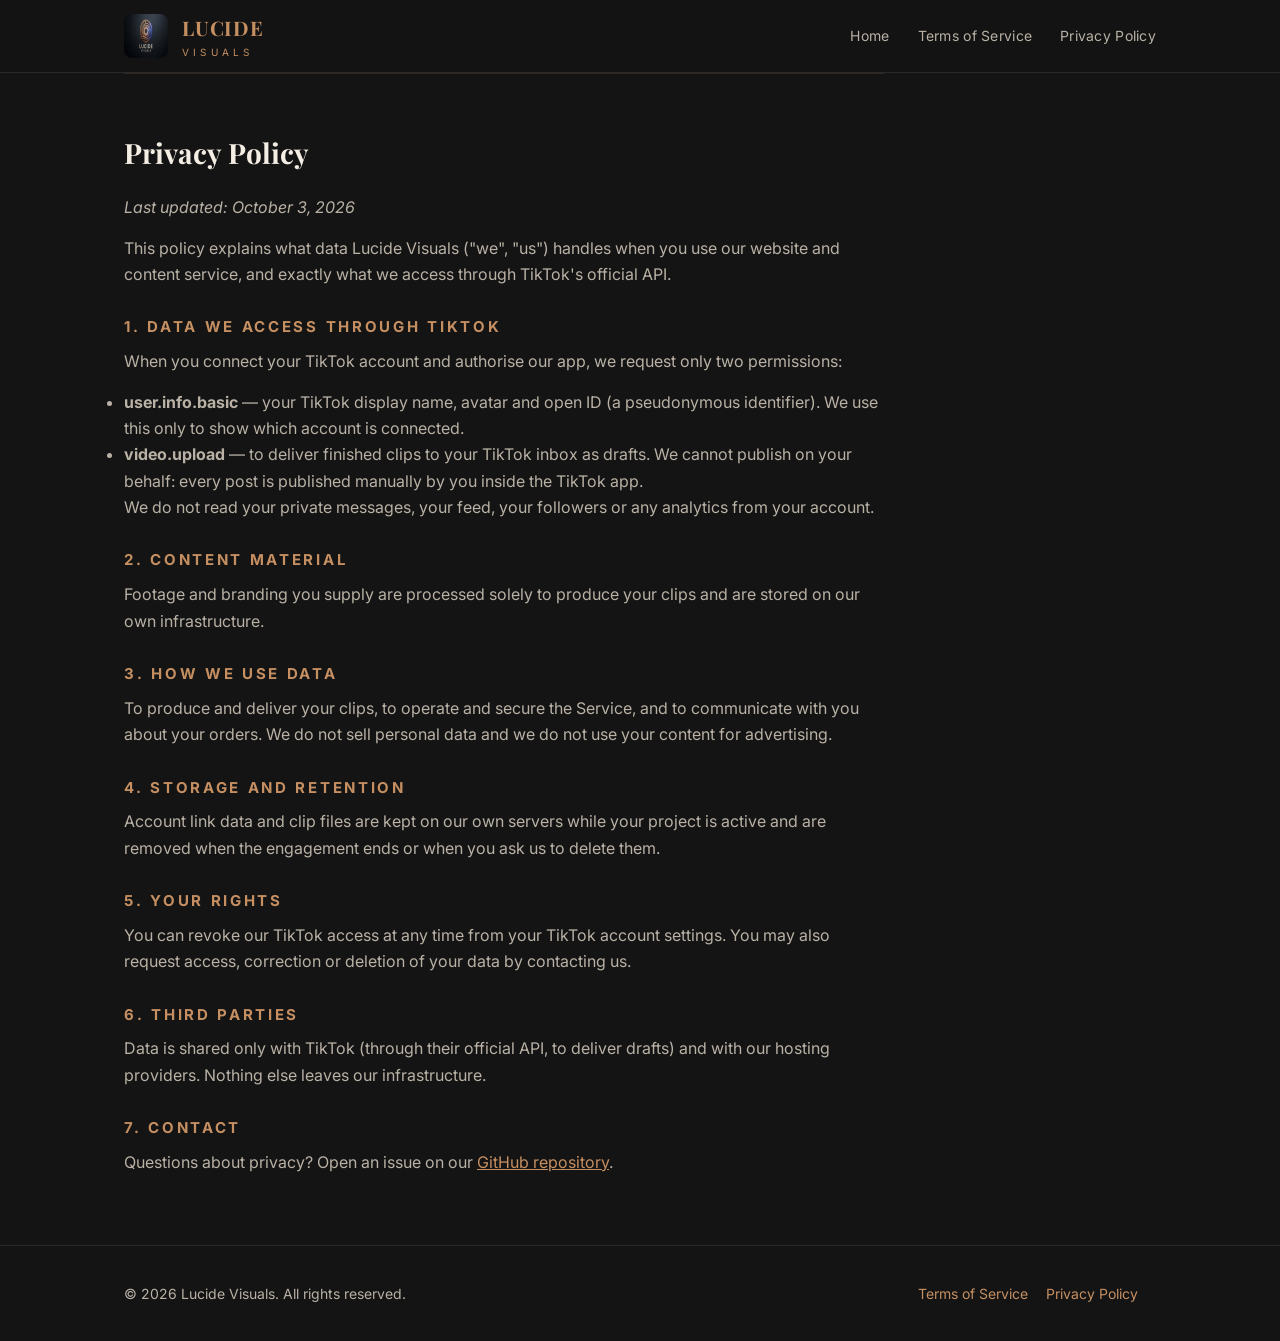
==== privacy.html @ 501040f7 "Lucide Visuals website: home, terms, privacy — required for TikTok app config URL verification" ====
<!DOCTYPE html>
<html lang="en">
<head>
<meta charset="utf-8">
<meta name="viewport" content="width=device-width, initial-scale=1">
<title>Privacy Policy — Lucide Visuals</title>
<meta name="description" content="How Lucide Visuals handles your data and what we access through the TikTok API.">
<link rel="icon" href="assets/logo.jpeg">
<link rel="preconnect" href="https://fonts.googleapis.com">
<link href="https://fonts.googleapis.com/css2?family=Playfair+Display:wght@600&family=Inter:wght@400;500&display=swap" rel="stylesheet">
<link rel="stylesheet" href="assets/style.css">
</head>
<body>
<header><div class="wrap">
  <a class="brand" href="index.html"><img src="assets/logo.jpeg" alt="Lucide Visuals logo">
  <span><b>LUCIDE</b><span>VISUALS</span></span></a>
  <nav><a href="index.html">Home</a><a href="terms.html">Terms of Service</a><a href="privacy.html">Privacy Policy</a></nav>
</div></header>
<main class="wrap">

<section class="legal">
  <h2>Privacy Policy</h2>
  <p><em>Last updated: October 3, 2026</em></p>
  <p>This policy explains what data Lucide Visuals ("we", "us") handles when you use our website and content service, and exactly what we access through TikTok's official API.</p>
  <h3>1. Data we access through TikTok</h3>
  <p>When you connect your TikTok account and authorise our app, we request only two permissions:</p>
  <ul>
    <li><b>user.info.basic</b> — your TikTok display name, avatar and open ID (a pseudonymous identifier). We use this only to show which account is connected.</li>
    <li><b>video.upload</b> — to deliver finished clips to your TikTok inbox as drafts. We cannot publish on your behalf: every post is published manually by you inside the TikTok app.</li>
  </ul>
  <p>We do not read your private messages, your feed, your followers or any analytics from your account.</p>
  <h3>2. Content material</h3>
  <p>Footage and branding you supply are processed solely to produce your clips and are stored on our own infrastructure.</p>
  <h3>3. How we use data</h3>
  <p>To produce and deliver your clips, to operate and secure the Service, and to communicate with you about your orders. We do not sell personal data and we do not use your content for advertising.</p>
  <h3>4. Storage and retention</h3>
  <p>Account link data and clip files are kept on our own servers while your project is active and are removed when the engagement ends or when you ask us to delete them.</p>
  <h3>5. Your rights</h3>
  <p>You can revoke our TikTok access at any time from your TikTok account settings. You may also request access, correction or deletion of your data by contacting us.</p>
  <h3>6. Third parties</h3>
  <p>Data is shared only with TikTok (through their official API, to deliver drafts) and with our hosting providers. Nothing else leaves our infrastructure.</p>
  <h3>7. Contact</h3>
  <p>Questions about privacy? Open an issue on our <a href="https://github.com/monkey-sys-dev/lucide-visuals" style="color:var(--gold)">GitHub repository</a>.</p>
</section>

</main>
<footer><div class="wrap">
  <div>&copy; 2026 Lucide Visuals. All rights reserved.</div>
  <div><a href="terms.html">Terms of Service</a><a href="privacy.html">Privacy Policy</a></div>
</div></footer>
</body>
</html>
---- assets/style.css ----
:root{
  --bg:#141414; --bg-soft:#1c1b1a; --ink:#f3ede3; --muted:#b9b1a5;
  --gold:#c58f62; --champagne:#e8d8a9; --line:#2c2926;
}
*{margin:0;padding:0;box-sizing:border-box}
body{background:var(--bg);color:var(--ink);font-family:'Inter',-apple-system,'Segoe UI',sans-serif;line-height:1.65;font-size:16px}
.wrap{max-width:1080px;margin:0 auto;padding:0 24px}
header{border-bottom:1px solid var(--line);position:sticky;top:0;background:rgba(20,20,20,.92);backdrop-filter:blur(8px);z-index:10}
header .wrap{display:flex;align-items:center;justify-content:space-between;height:72px}
.brand{display:flex;align-items:center;gap:14px;text-decoration:none;color:var(--ink)}
.brand img{width:44px;height:44px;border-radius:8px}
.brand b{font-family:'Playfair Display',Georgia,serif;font-size:20px;letter-spacing:.04em}
.brand span{display:block;font-size:10px;letter-spacing:.42em;color:var(--gold);text-transform:uppercase}
nav{display:flex;gap:28px}
nav a{color:var(--muted);text-decoration:none;font-size:14px;letter-spacing:.02em}
nav a:hover{color:var(--champagne)}
.hero{padding:96px 0 72px;text-align:center}
.hero img{width:120px;height:120px;border-radius:20px;box-shadow:0 18px 60px rgba(197,143,98,.18)}
h1{font-family:'Playfair Display',Georgia,serif;font-size:44px;line-height:1.2;margin:28px 0 8px}
.hero p{color:var(--muted);max-width:620px;margin:0 auto}
.eyebrow{color:var(--gold);letter-spacing:.42em;font-size:11px;text-transform:uppercase;margin-bottom:20px}
section{padding:56px 0;border-top:1px solid var(--line)}
h2{font-family:'Playfair Display',Georgia,serif;font-size:28px;margin-bottom:18px}
h3{font-size:15px;letter-spacing:.18em;text-transform:uppercase;color:var(--gold);margin:28px 0 8px}
p,li{color:var(--muted)}
.grid{display:grid;grid-template-columns:repeat(auto-fit,minmax(260px,1fr));gap:24px;margin-top:28px}
.card{background:var(--bg-soft);border:1px solid var(--line);border-radius:14px;padding:28px}
.card b{display:block;color:var(--ink);margin-bottom:8px}
.legal{max-width:760px}
.legal p{margin-bottom:14px}
footer{border-top:1px solid var(--line);padding:36px 0;color:var(--muted);font-size:14px}
footer .wrap{display:flex;flex-wrap:wrap;gap:18px;justify-content:space-between}
footer a{color:var(--gold);text-decoration:none;margin-right:18px}
@media(max-width:640px){h1{font-size:32px}.hero{padding:64px 0 48px}}
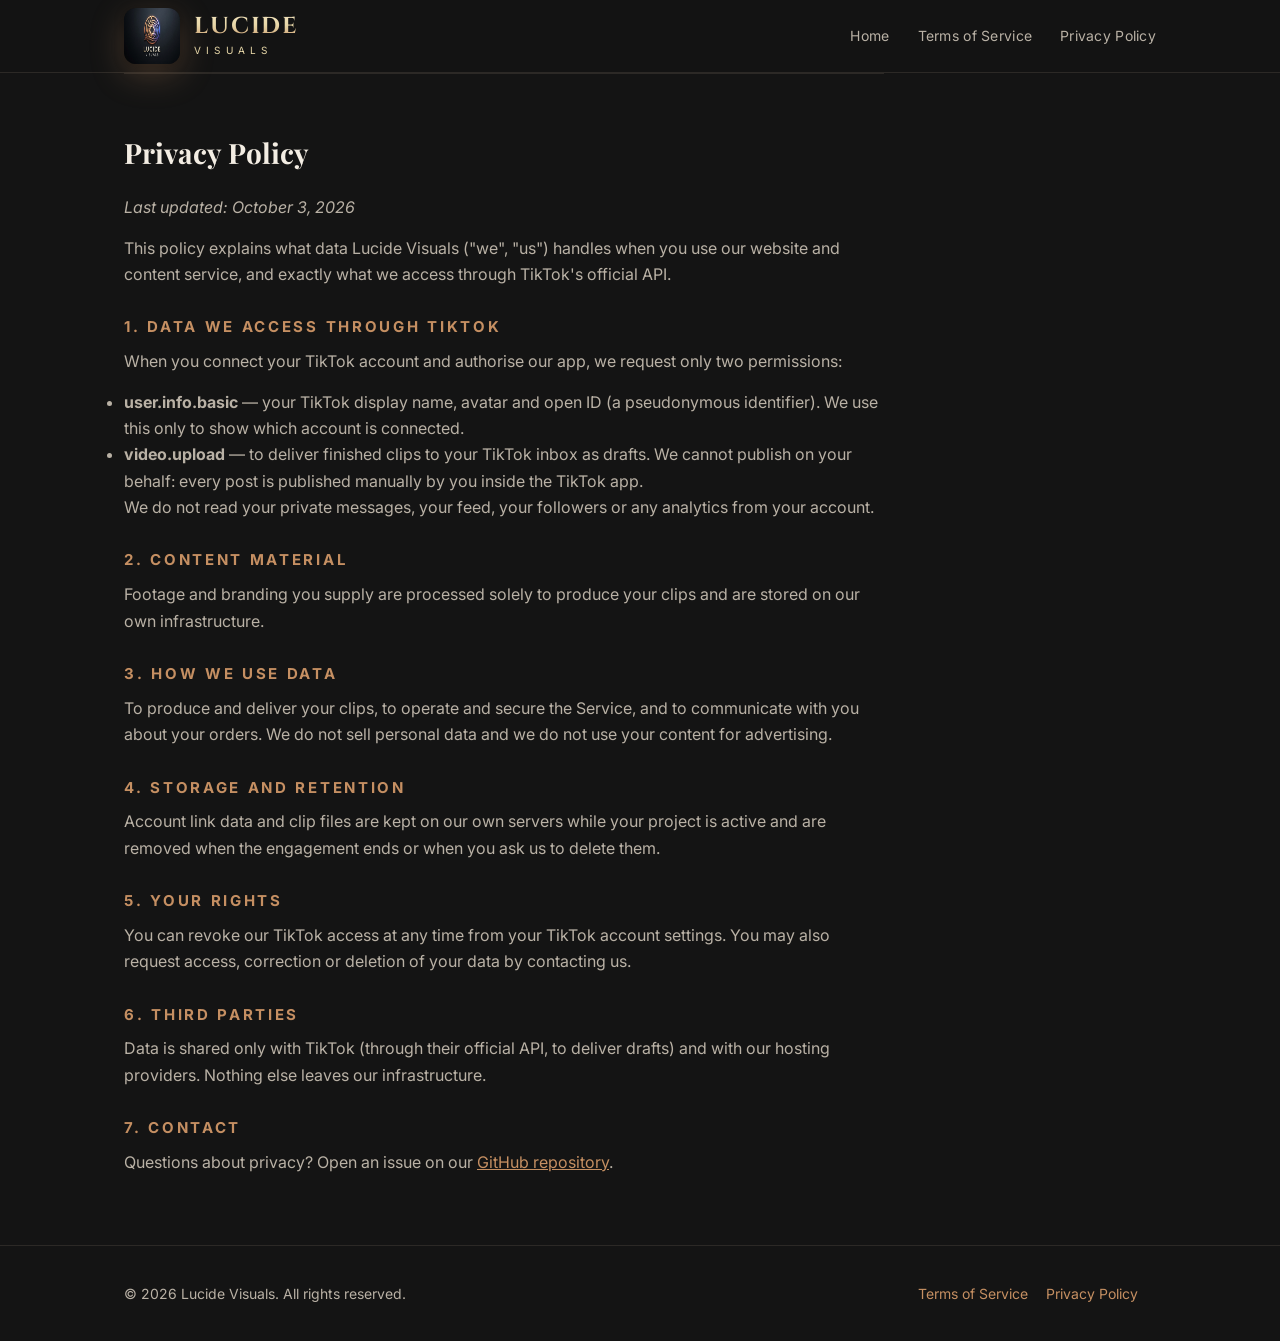
==== commit 44470a21: "Brand header: logo glow + Cinzel gold wordmark to match logo lettering" ====
--- a/privacy.html
+++ b/privacy.html
@@ -7,7 +7,7 @@
 <meta name="description" content="How Lucide Visuals handles your data and what we access through the TikTok API.">
 <link rel="icon" href="assets/logo.jpeg">
 <link rel="preconnect" href="https://fonts.googleapis.com">
-<link href="https://fonts.googleapis.com/css2?family=Playfair+Display:wght@600&family=Inter:wght@400;500&display=swap" rel="stylesheet">
+<link href="https://fonts.googleapis.com/css2?family=Playfair+Display:wght@600&family=Cinzel:wght@600&family=Inter:wght@400;500&display=swap" rel="stylesheet">
 <link rel="stylesheet" href="assets/style.css">
 </head>
 <body>
--- a/assets/style.css
+++ b/assets/style.css
@@ -9,9 +9,9 @@
 header{border-bottom:1px solid var(--line);position:sticky;top:0;background:rgba(20,20,20,.92);backdrop-filter:blur(8px);z-index:10}
 header .wrap{display:flex;align-items:center;justify-content:space-between;height:72px}
 .brand{display:flex;align-items:center;gap:14px;text-decoration:none;color:var(--ink)}
-.brand img{width:44px;height:44px;border-radius:8px}
-.brand b{font-family:'Playfair Display',Georgia,serif;font-size:20px;letter-spacing:.04em}
-.brand span{display:block;font-size:10px;letter-spacing:.42em;color:var(--gold);text-transform:uppercase}
+.brand img{width:56px;height:56px;border-radius:12px;box-shadow:0 10px 34px rgba(197,143,98,.30), 0 2px 8px rgba(0,0,0,.5)}
+.brand b{font-family:'Cinzel',Georgia,serif;font-size:23px;letter-spacing:.08em;line-height:1.15;background:linear-gradient(180deg,#f2e3c0 0%,#e8d8a9 45%,#c58f62 100%);-webkit-background-clip:text;background-clip:text;color:transparent}
+.brand>span>span{display:block;font-family:'Inter',sans-serif;font-weight:400;font-size:10px;letter-spacing:.52em;color:var(--champagne);text-transform:uppercase;margin-top:2px}
 nav{display:flex;gap:28px}
 nav a{color:var(--muted);text-decoration:none;font-size:14px;letter-spacing:.02em}
 nav a:hover{color:var(--champagne)}
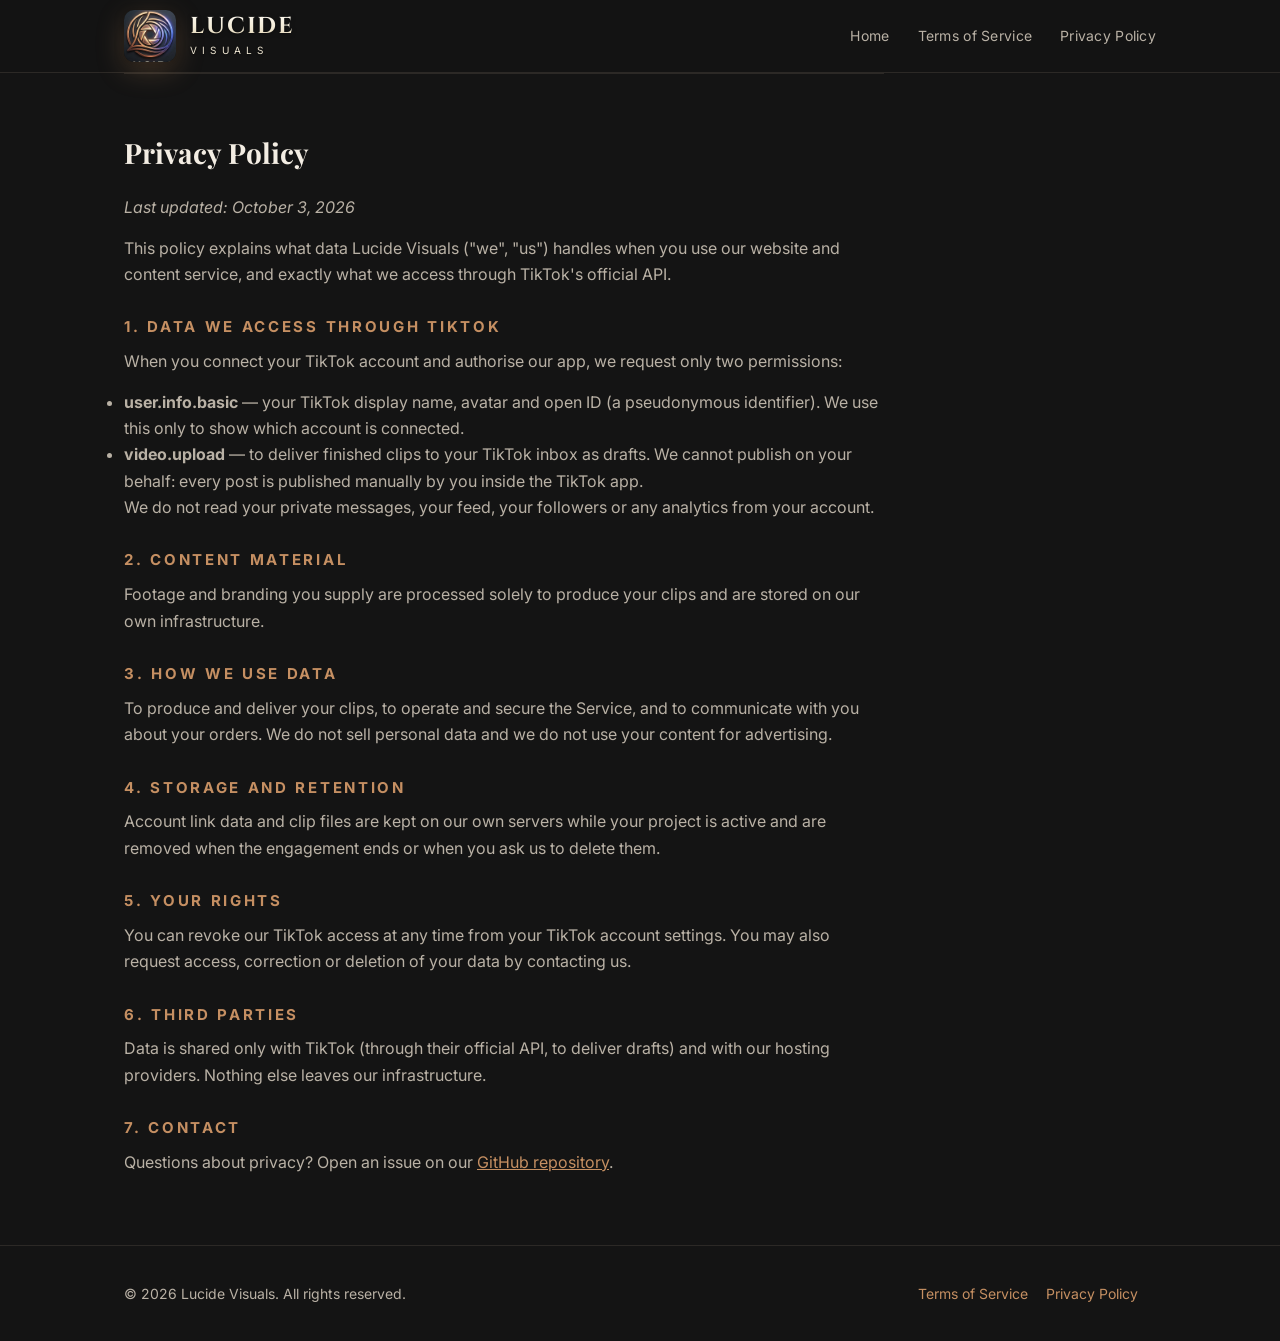
==== commit 8b04a6b2: "Header: icon-only brand mark (cropped from logo, no lettering), square fit" ====
--- a/privacy.html
+++ b/privacy.html
@@ -5,14 +5,14 @@
 <meta name="viewport" content="width=device-width, initial-scale=1">
 <title>Privacy Policy — Lucide Visuals</title>
 <meta name="description" content="How Lucide Visuals handles your data and what we access through the TikTok API.">
-<link rel="icon" href="assets/logo.jpeg">
+<link rel="icon" href="assets/logo-mark.jpeg">
 <link rel="preconnect" href="https://fonts.googleapis.com">
 <link href="https://fonts.googleapis.com/css2?family=Playfair+Display:wght@600&family=Cinzel:wght@600&family=Inter:wght@400;500&display=swap" rel="stylesheet">
 <link rel="stylesheet" href="assets/style.css">
 </head>
 <body>
 <header><div class="wrap">
-  <a class="brand" href="index.html"><img src="assets/logo.jpeg" alt="Lucide Visuals logo">
+  <a class="brand" href="index.html"><img src="assets/logo-mark.jpeg" alt="Lucide Visuals">
   <span><b>LUCIDE</b><span>VISUALS</span></span></a>
   <nav><a href="index.html">Home</a><a href="terms.html">Terms of Service</a><a href="privacy.html">Privacy Policy</a></nav>
 </div></header>
--- a/assets/style.css
+++ b/assets/style.css
@@ -9,9 +9,9 @@
 header{border-bottom:1px solid var(--line);position:sticky;top:0;background:rgba(20,20,20,.92);backdrop-filter:blur(8px);z-index:10}
 header .wrap{display:flex;align-items:center;justify-content:space-between;height:72px}
 .brand{display:flex;align-items:center;gap:14px;text-decoration:none;color:var(--ink)}
-.brand img{width:56px;height:56px;border-radius:12px;box-shadow:0 10px 34px rgba(197,143,98,.30), 0 2px 8px rgba(0,0,0,.5)}
-.brand b{font-family:'Cinzel',Georgia,serif;font-size:23px;letter-spacing:.08em;line-height:1.15;background:linear-gradient(180deg,#f2e3c0 0%,#e8d8a9 45%,#c58f62 100%);-webkit-background-clip:text;background-clip:text;color:transparent}
-.brand>span>span{display:block;font-family:'Inter',sans-serif;font-weight:400;font-size:10px;letter-spacing:.52em;color:var(--champagne);text-transform:uppercase;margin-top:2px}
+.brand img{width:52px;height:52px;border-radius:10px;object-fit:cover;box-shadow:0 8px 28px rgba(197,143,98,.28), 0 2px 8px rgba(0,0,0,.5)}
+.brand b{font-family:'Cinzel',Georgia,serif;font-size:23px;letter-spacing:.08em;line-height:1.15;background:linear-gradient(180deg,#fdfaf4 0%,#f3ecd9 48%,#dccda8 100%);-webkit-background-clip:text;background-clip:text;color:transparent;filter:drop-shadow(0 1px 2px rgba(0,0,0,.55))}
+.brand>span>span{display:block;font-family:'Inter',sans-serif;font-weight:400;font-size:10px;letter-spacing:.52em;color:#efe7d3;text-transform:uppercase;margin-top:2px;filter:drop-shadow(0 1px 1px rgba(0,0,0,.5))}
 nav{display:flex;gap:28px}
 nav a{color:var(--muted);text-decoration:none;font-size:14px;letter-spacing:.02em}
 nav a:hover{color:var(--champagne)}
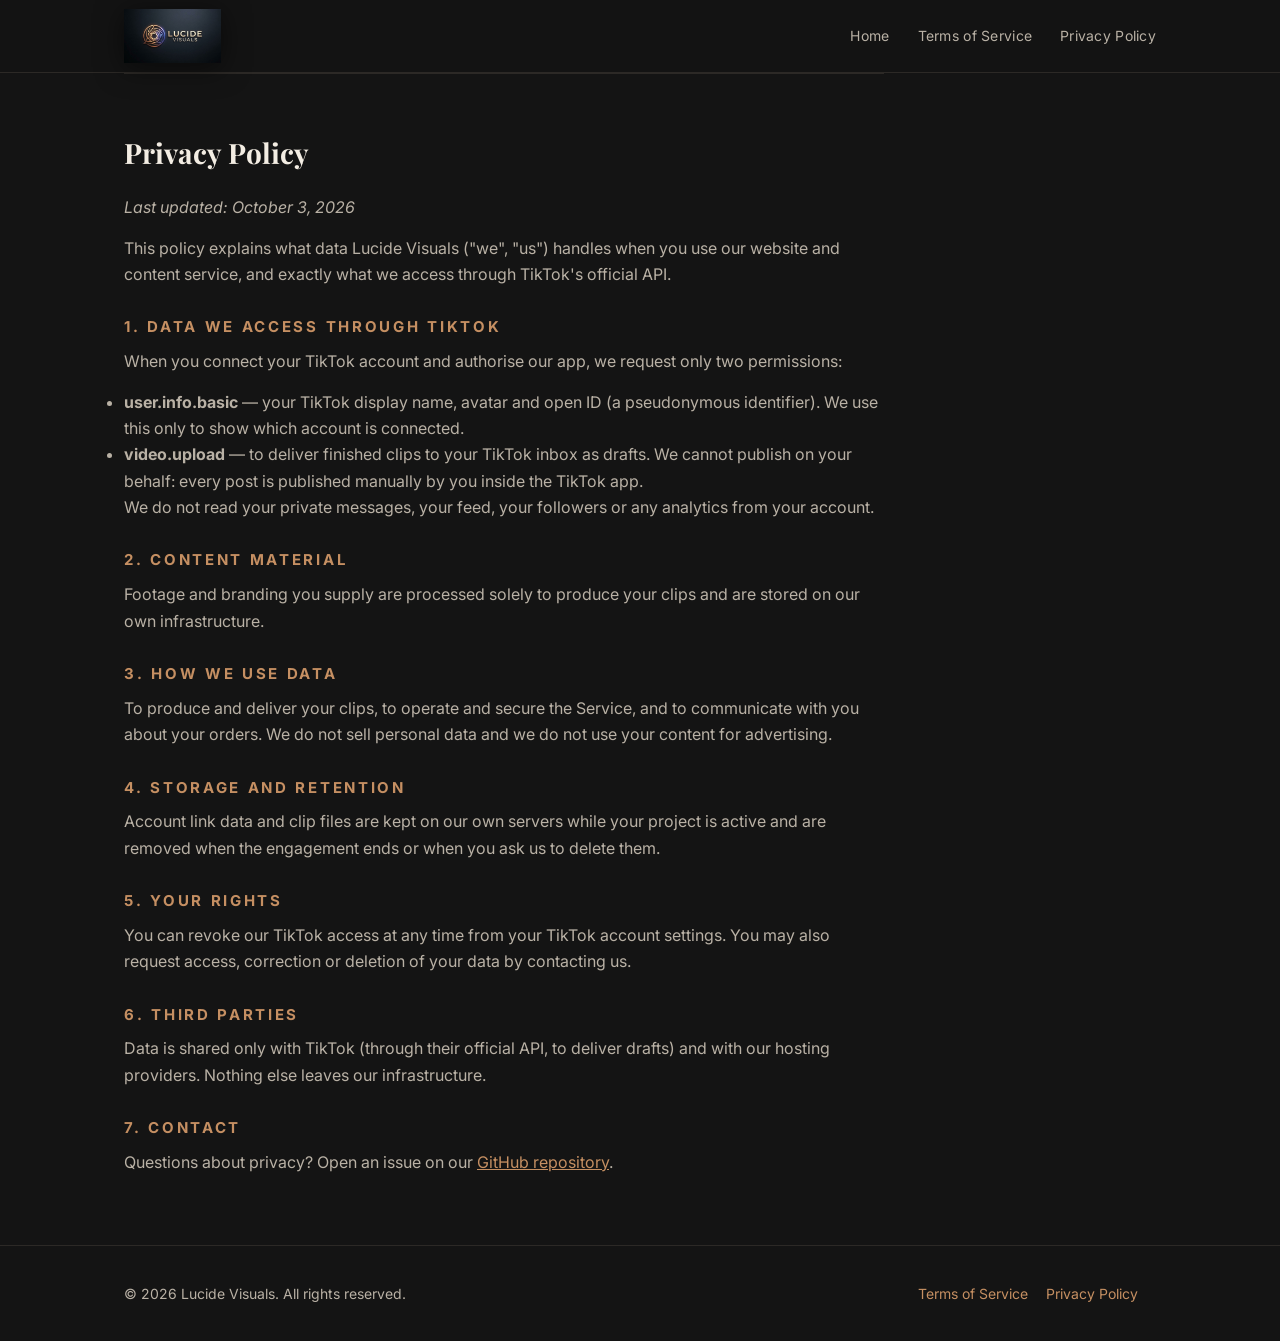
==== commit 9c2b3f09: "Brand assets from Lucide Visuals logo folder: website header lockup + browser favicon" ====
--- a/privacy.html
+++ b/privacy.html
@@ -5,15 +5,15 @@
 <meta name="viewport" content="width=device-width, initial-scale=1">
 <title>Privacy Policy — Lucide Visuals</title>
 <meta name="description" content="How Lucide Visuals handles your data and what we access through the TikTok API.">
-<link rel="icon" href="assets/logo-mark.jpeg">
+<link rel="icon" href="assets/favicon.jpeg">
 <link rel="preconnect" href="https://fonts.googleapis.com">
 <link href="https://fonts.googleapis.com/css2?family=Playfair+Display:wght@600&family=Cinzel:wght@600&family=Inter:wght@400;500&display=swap" rel="stylesheet">
 <link rel="stylesheet" href="assets/style.css">
 </head>
 <body>
 <header><div class="wrap">
-  <a class="brand" href="index.html"><img src="assets/logo-mark.jpeg" alt="Lucide Visuals">
-  <span><b>LUCIDE</b><span>VISUALS</span></span></a>
+  <a class="brand" href="index.html"><img src="assets/logo-header.jpeg" alt="Lucide Visuals">
+  </a>
   <nav><a href="index.html">Home</a><a href="terms.html">Terms of Service</a><a href="privacy.html">Privacy Policy</a></nav>
 </div></header>
 <main class="wrap">
--- a/assets/style.css
+++ b/assets/style.css
@@ -9,7 +9,7 @@
 header{border-bottom:1px solid var(--line);position:sticky;top:0;background:rgba(20,20,20,.92);backdrop-filter:blur(8px);z-index:10}
 header .wrap{display:flex;align-items:center;justify-content:space-between;height:72px}
 .brand{display:flex;align-items:center;gap:14px;text-decoration:none;color:var(--ink)}
-.brand img{width:52px;height:52px;border-radius:10px;object-fit:cover;box-shadow:0 8px 28px rgba(197,143,98,.28), 0 2px 8px rgba(0,0,0,.5)}
+.brand img{height:54px;width:auto;object-fit:contain;filter:drop-shadow(0 4px 14px rgba(0,0,0,.55))}
 .brand b{font-family:'Cinzel',Georgia,serif;font-size:23px;letter-spacing:.08em;line-height:1.15;background:linear-gradient(180deg,#fdfaf4 0%,#f3ecd9 48%,#dccda8 100%);-webkit-background-clip:text;background-clip:text;color:transparent;filter:drop-shadow(0 1px 2px rgba(0,0,0,.55))}
 .brand>span>span{display:block;font-family:'Inter',sans-serif;font-weight:400;font-size:10px;letter-spacing:.52em;color:#efe7d3;text-transform:uppercase;margin-top:2px;filter:drop-shadow(0 1px 1px rgba(0,0,0,.5))}
 nav{display:flex;gap:28px}
